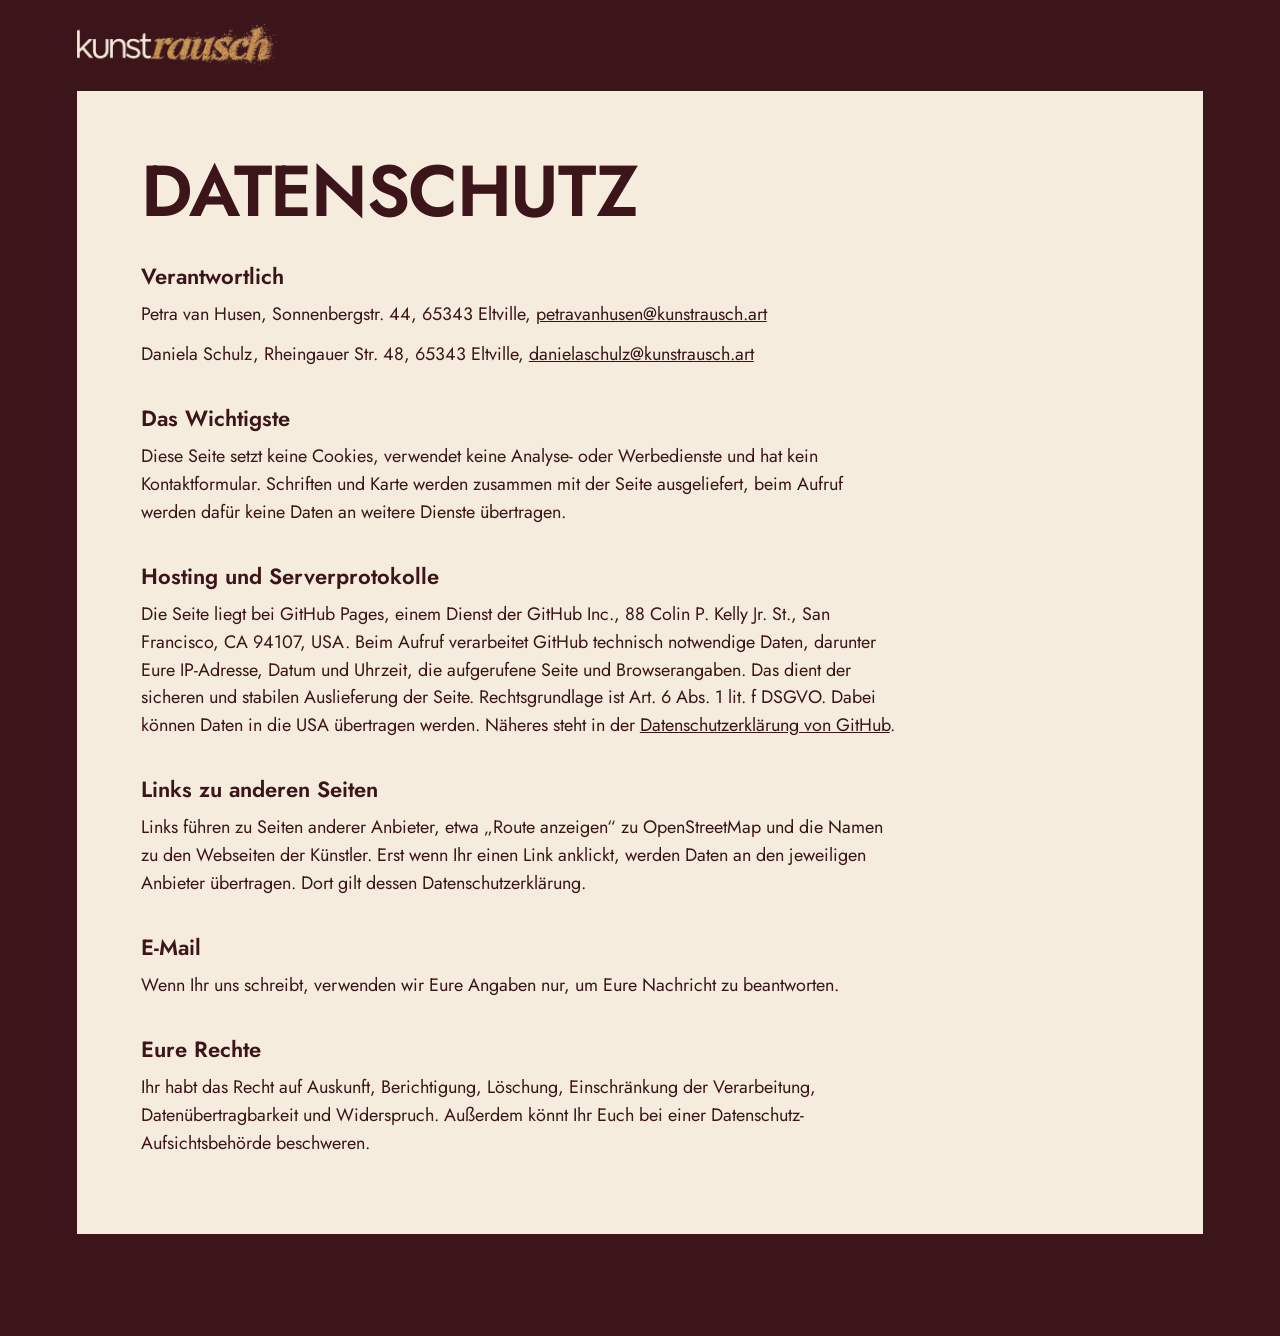
==== datenschutz.html @ e62757f1 "Erste Fassung der Kunstrausch-Webseite Co-Authored-By: Claude Opus 5.5 <noreply@anthropic.com>" ====
<!doctype html>
<html lang="de">
<head>
<meta charset="utf-8">
<meta name="viewport" content="width=device-width,initial-scale=1">
<meta name="robots" content="noindex,nofollow">
<title>Datenschutz – Kunstrausch</title>
<meta name="theme-color" content="#3B1519">
<link rel="stylesheet" href="assets/style.css">
</head>
<body>
<header class="recht-kopf"><a href="index.html"><img src="assets/logo.png" width="1683" height="362" alt="Kunstrausch, zur Startseite"></a></header>
<main class="recht">
  <h1>Datenschutz</h1>

  <h2>Verantwortlich</h2>
  <p>Petra van Husen, Sonnenbergstr. 44, 65343 Eltville, <a href="mailto:petravanhusen@kunstrausch.art">petravanhusen@kunstrausch.art</a></p>
  <p>Daniela Schulz, Rheingauer Str. 48, 65343 Eltville, <a href="mailto:danielaschulz@kunstrausch.art">danielaschulz@kunstrausch.art</a></p>

  <h2>Das Wichtigste</h2>
  <p>Diese Seite setzt keine Cookies, verwendet keine Analyse- oder Werbedienste und hat kein Kontaktformular. Schriften und Karte werden zusammen mit der Seite ausgeliefert, beim Aufruf werden dafür keine Daten an weitere Dienste übertragen.</p>

  <h2>Hosting und Serverprotokolle</h2>
  <p>Die Seite liegt bei GitHub Pages, einem Dienst der GitHub Inc., 88 Colin P. Kelly Jr. St., San Francisco, CA 94107, USA. Beim Aufruf verarbeitet GitHub technisch notwendige Daten, darunter Eure IP-Adresse, Datum und Uhrzeit, die aufgerufene Seite und Browserangaben. Das dient der sicheren und stabilen Auslieferung der Seite. Rechtsgrundlage ist Art. 6 Abs. 1 lit. f DSGVO. Dabei können Daten in die USA übertragen werden. Näheres steht in der <a href="https://docs.github.com/de/site-policy/privacy-policies/github-general-privacy-statement">Datenschutzerklärung von GitHub</a>.</p>

  <h2>Links zu anderen Seiten</h2>
  <p>Links führen zu Seiten anderer Anbieter, etwa „Route anzeigen“ zu OpenStreetMap und die Namen zu den Webseiten der Künstler. Erst wenn Ihr einen Link anklickt, werden Daten an den jeweiligen Anbieter übertragen. Dort gilt dessen Datenschutzerklärung.</p>

  <h2>E-Mail</h2>
  <p>Wenn Ihr uns schreibt, verwenden wir Eure Angaben nur, um Eure Nachricht zu beantworten.</p>

  <h2>Eure Rechte</h2>
  <p>Ihr habt das Recht auf Auskunft, Berichtigung, Löschung, Einschränkung der Verarbeitung, Datenübertragbarkeit und Widerspruch. Außerdem könnt Ihr Euch bei einer Datenschutz-Aufsichtsbehörde beschweren.</p>
</main>
</body>
</html>
---- assets/style.css ----
@font-face{font-family:Jost;font-weight:300;font-display:swap;src:url(fonts/jost-latin-300-normal.woff2) format("woff2")}
@font-face{font-family:Jost;font-weight:400;font-display:swap;src:url(fonts/jost-latin-400-normal.woff2) format("woff2")}
@font-face{font-family:Jost;font-weight:500;font-display:swap;src:url(fonts/jost-latin-500-normal.woff2) format("woff2")}
@font-face{font-family:Jost;font-weight:600;font-display:swap;src:url(fonts/jost-latin-600-normal.woff2) format("woff2")}
@font-face{font-family:"Playfair Display";font-style:italic;font-weight:700;font-display:swap;src:url(fonts/playfair-display-latin-700-italic.woff2) format("woff2")}
@font-face{font-family:"Space Mono";font-weight:400;font-display:swap;src:url(fonts/space-mono-latin-400-normal.woff2) format("woff2")}

:root{
  --bordeaux:#3B1519;
  --tief:#270C0F;
  --creme:#F5ECDD;
  --karte:#EBDFCA;
  --orange:#E09950;
  --sek-hell:#6B1A2E;
  --sek-dunkel:#D9C9B0;
  --rand:clamp(16px,6vw,96px);
  --linie:rgba(59,21,25,.3);
}

*{box-sizing:border-box}
html{-webkit-text-size-adjust:100%;scroll-behavior:smooth}
body{margin:0;background:var(--bordeaux);color:var(--creme);font-family:Jost,sans-serif;font-weight:400;overflow-x:clip}
img,svg{display:block}
a{color:inherit}
a:focus-visible{outline:3px solid var(--orange);outline-offset:3px}
h1,h2,h3,p,ul{margin:0}
ul{padding:0;list-style:none}
.mono{font-family:"Space Mono",monospace}
.sr{position:absolute;width:1px;height:1px;overflow:hidden;clip-path:inset(50%);white-space:nowrap}

/* Glitzer */
.g{position:absolute;top:0;right:0;bottom:0;width:max(62%,560px);background:url(glitzer.webp) no-repeat right top/100% auto;pointer-events:none}
.g1{animation:drift 16s ease-in-out infinite}
.g2{opacity:0;transform:scaleY(-1);background-position:right bottom;animation:twinkle 9s ease-in-out infinite}
.gs{position:absolute;top:0;right:0;bottom:0;width:max(56%,520px);background:url(glitzer.webp) no-repeat right top/100% auto;pointer-events:none;opacity:.55;animation:drift2 18s ease-in-out infinite}
.gs-flip{transform:scaleY(-1)}
@keyframes drift{0%,100%{transform:translate3d(0,0,0);opacity:.85}50%{transform:translate3d(-18px,14px,0);opacity:1}}
@keyframes twinkle{0%,100%{opacity:0}50%{opacity:.55}}
@keyframes drift2{0%,100%{opacity:.4}50%{opacity:.65}}

/* Titelbereich */
.hero{position:relative;overflow:hidden}
.hero-in{position:relative;display:flex;flex-direction:column;gap:clamp(16px,2vw,32px);padding:clamp(40px,6vw,88px) 0 clamp(72px,11vw,168px) var(--rand)}
.claim{padding-right:var(--rand);font-weight:300;font-size:clamp(24px,3vw,44px);line-height:1.2;letter-spacing:.01em}
.hero-logo{width:min(94%,1100px);height:auto}
.tage{white-space:nowrap;margin-left:-.04em;font-weight:300;font-size:clamp(80px,25vw,420px);line-height:.82;letter-spacing:-.02em}
.monat{display:flex;flex-wrap:wrap;align-items:baseline;gap:8px 48px;padding-right:var(--rand)}
.monat strong{font-family:"Playfair Display",serif;font-style:italic;font-weight:700;font-size:clamp(44px,6vw,96px);line-height:1.05;color:var(--orange)}
.monat span{font-family:"Space Mono",monospace;font-size:15px;letter-spacing:.2em;text-transform:uppercase;color:var(--sek-dunkel)}
.zeiten{display:flex;flex-wrap:wrap;gap:24px 64px;margin-top:16px;padding-right:var(--rand)}
.zeit{display:flex;flex-direction:column;gap:4px;padding-top:14px;border-top:1px solid var(--orange)}
.zeit b{font-family:"Space Mono",monospace;font-weight:400;font-size:14px;letter-spacing:.12em;text-transform:uppercase;color:var(--orange)}
.zeit span{font-weight:300;font-size:clamp(44px,5vw,76px);line-height:1}
.zeit small{font-family:"Space Mono",monospace;font-size:.3em;color:var(--orange)}

/* Band */
.band{overflow:hidden;padding:16px 0;background:var(--tief);border-top:1px solid var(--creme)}
.band-in{display:flex;width:max-content;font-weight:300;font-size:15px;letter-spacing:.32em;white-space:nowrap;animation:scroll 70s linear infinite}
.band-in span{padding-right:36px}
.band-in i{font-family:"Space Mono",monospace;font-style:normal;color:var(--orange);padding-right:36px}
@keyframes scroll{to{transform:translateX(-50%)}}

/* Abschnitte */
.abschnitt{position:relative;overflow:hidden;padding:clamp(64px,8vw,120px) var(--rand) clamp(24px,3vw,48px)}
.abschnitt-in{position:relative;display:flex;flex-direction:column;gap:40px}
.titel{font-weight:600;font-size:clamp(48px,8vw,128px);line-height:.92;letter-spacing:-.03em;text-transform:uppercase}

/* Kunstorte */
.orte{display:flex;flex-wrap:wrap;gap:24px}
.karte{flex:2 1 480px;min-width:0;display:flex;flex-direction:column;background:var(--karte);color:var(--bordeaux)}
.karte svg{flex:1 1 auto;width:100%;height:auto;aspect-ratio:1;min-height:0}
.karte p{padding:8px 12px;font-family:"Space Mono",monospace;font-size:12px;color:var(--sek-hell)}
.ortliste{flex:1 1 320px;min-width:0;display:flex;flex-direction:column;background:var(--creme);color:var(--bordeaux)}
.loc{flex:1 1 auto;display:flex;gap:16px;align-items:flex-start;padding:18px 20px;border-top:1px solid var(--linie);transition:background-color .2s ease,color .2s ease}
.loc:first-child{border-top:0}
.mk{flex:none;display:flex;align-items:center;justify-content:center;width:40px;height:40px;background:var(--bordeaux);color:var(--creme);font-weight:600;font-size:20px;transition:background-color .2s ease,color .2s ease}
.loc-text{display:flex;flex-direction:column;gap:4px;min-width:0}
.loc-name{font-size:24px;font-weight:600;line-height:1.15;text-transform:uppercase;letter-spacing:.02em}
.adr{font-family:"Space Mono",monospace;font-size:14px;line-height:1.5}
.sub{color:var(--sek-hell)}
.route{align-self:flex-start;padding:12px 0;font-size:14px;letter-spacing:.1em;text-transform:uppercase}

.hinweis{display:flex;gap:12px;align-items:flex-start;padding-top:14px;border-top:1px solid var(--orange)}
.hinweis i{flex:none;display:flex;align-items:center;justify-content:center;width:28px;height:28px;background:var(--orange);color:var(--tief);font-style:normal;font-weight:600}
.hinweis p{font-size:15px;line-height:1.5}
.hinweis b{font-weight:600;text-transform:uppercase;letter-spacing:.06em}

/* Künstler */
.kaesten{display:flex;flex-direction:column;gap:24px}
.kasten{display:flex;flex-wrap:wrap;gap:24px 64px;padding:clamp(20px,3vw,48px);background:var(--creme);color:var(--bordeaux)}
.kasten-ort{flex:1 1 260px;min-width:0;display:flex;flex-direction:column;gap:12px}
.ziffer{font-weight:500;font-size:clamp(96px,11vw,168px);line-height:.85;letter-spacing:-.04em}
.kasten h3{font-weight:600;font-size:30px;line-height:1.15;text-transform:uppercase}
.kasten-ort .adr{color:var(--sek-hell)}
.versorgung{margin-top:auto;padding-top:28px}
.versorgung p{padding-top:14px;border-top:1px solid var(--linie);font-family:"Space Mono",monospace;font-size:15px;line-height:1.6;color:var(--sek-hell)}
.versorgung .hinweis p{font-family:Jost,sans-serif;color:inherit}
.versorgung .hinweis{border-top-color:var(--orange)}
.versorgung .hinweis p{padding-top:0;border-top:0}
.reihen{flex:3 1 480px;min-width:0;display:flex;flex-direction:column;border-bottom:1px solid var(--linie)}
.row{position:relative;display:flex;align-items:center;gap:clamp(12px,2vw,24px);padding:14px 16px;border-top:1px solid var(--linie);transition:background-color .2s ease,color .2s ease}
.thumb{flex:none;width:120px;height:120px;object-fit:cover;border:1px solid var(--bordeaux);background:var(--karte);transition:transform .25s ease}
.name{min-width:0;font-weight:300;font-size:clamp(28px,4vw,60px);line-height:1.1;text-decoration:none}
a.name::after{content:"";position:absolute;inset:0}

@media (hover:hover){
  .loc:hover,.row:hover{background:var(--bordeaux);color:var(--creme)}
  .loc:hover .mk{background:var(--creme);color:var(--bordeaux)}
  .loc:hover .sub{color:var(--orange)}
  .row:hover .thumb{transform:rotate(-4deg) scale(1.08)}
  .fl:hover{color:var(--orange)}
}

/* Projekttext */
.projekt{padding:clamp(24px,3vw,48px) var(--rand) clamp(64px,8vw,120px)}
.projekt div{padding:clamp(24px,5vw,72px);background:var(--creme);color:var(--bordeaux)}
.projekt p{max-width:880px;font-weight:300;font-size:clamp(22px,2.8vw,40px);line-height:1.35}

/* Fußzeile */
.fuss{position:relative;overflow:hidden;padding:clamp(48px,6vw,88px) var(--rand) 40px;background:var(--tief)}
.fuss-in{position:relative;display:flex;flex-direction:column;gap:48px}
.fuss-oben{display:flex;flex-wrap:wrap;justify-content:space-between;align-items:flex-end;gap:32px}
.fuss-logo{width:min(100%,560px);height:auto}
.fuss-oben p{font-family:"Space Mono",monospace;font-size:14px;line-height:1.7;color:var(--sek-dunkel)}
.fuss-links{display:flex;flex-wrap:wrap;justify-content:space-between;gap:0 32px;padding-top:24px;border-top:1px solid rgba(245,236,221,.3);font-size:15px;letter-spacing:.1em;text-transform:uppercase}
.fuss-links div{display:flex;flex-wrap:wrap;gap:0 32px}
.fl{display:inline-block;padding:12px 0;text-decoration:none}

/* Impressum, Datenschutz */
.recht-kopf{padding:24px var(--rand)}
.recht-kopf img{width:200px;height:auto}
.recht{padding:clamp(24px,5vw,72px);margin:0 var(--rand) clamp(64px,8vw,120px);background:var(--creme);color:var(--bordeaux);font-size:18px;line-height:1.55}
.recht h1{font-weight:600;font-size:clamp(36px,6vw,72px);line-height:1;letter-spacing:-.02em;text-transform:uppercase;margin-bottom:32px}
.recht h2{font-weight:600;font-size:22px;margin:32px 0 8px}
.recht p{max-width:760px;margin-bottom:12px}
.recht ul{max-width:760px;margin-bottom:12px;padding-left:20px;list-style:disc}

@media (max-width:560px){
  .kasten-ort{flex-basis:100%}
  .reihen{flex-basis:100%}
  .row{padding:12px 0}
  .thumb{width:88px;height:88px}
  .karte .lbl{display:none}
  .g,.gs{width:100%;-webkit-mask-image:linear-gradient(to right,transparent 35%,#000 100%);mask-image:linear-gradient(to right,transparent 35%,#000 100%)}
  .g2{display:none}
}

@media (prefers-reduced-motion:reduce){
  html{scroll-behavior:auto}
  .g1,.g2,.gs,.band-in{animation:none}
  .g2{opacity:.3}
  .band{overflow-x:auto}
  .loc,.mk,.row,.thumb{transition:none}
}
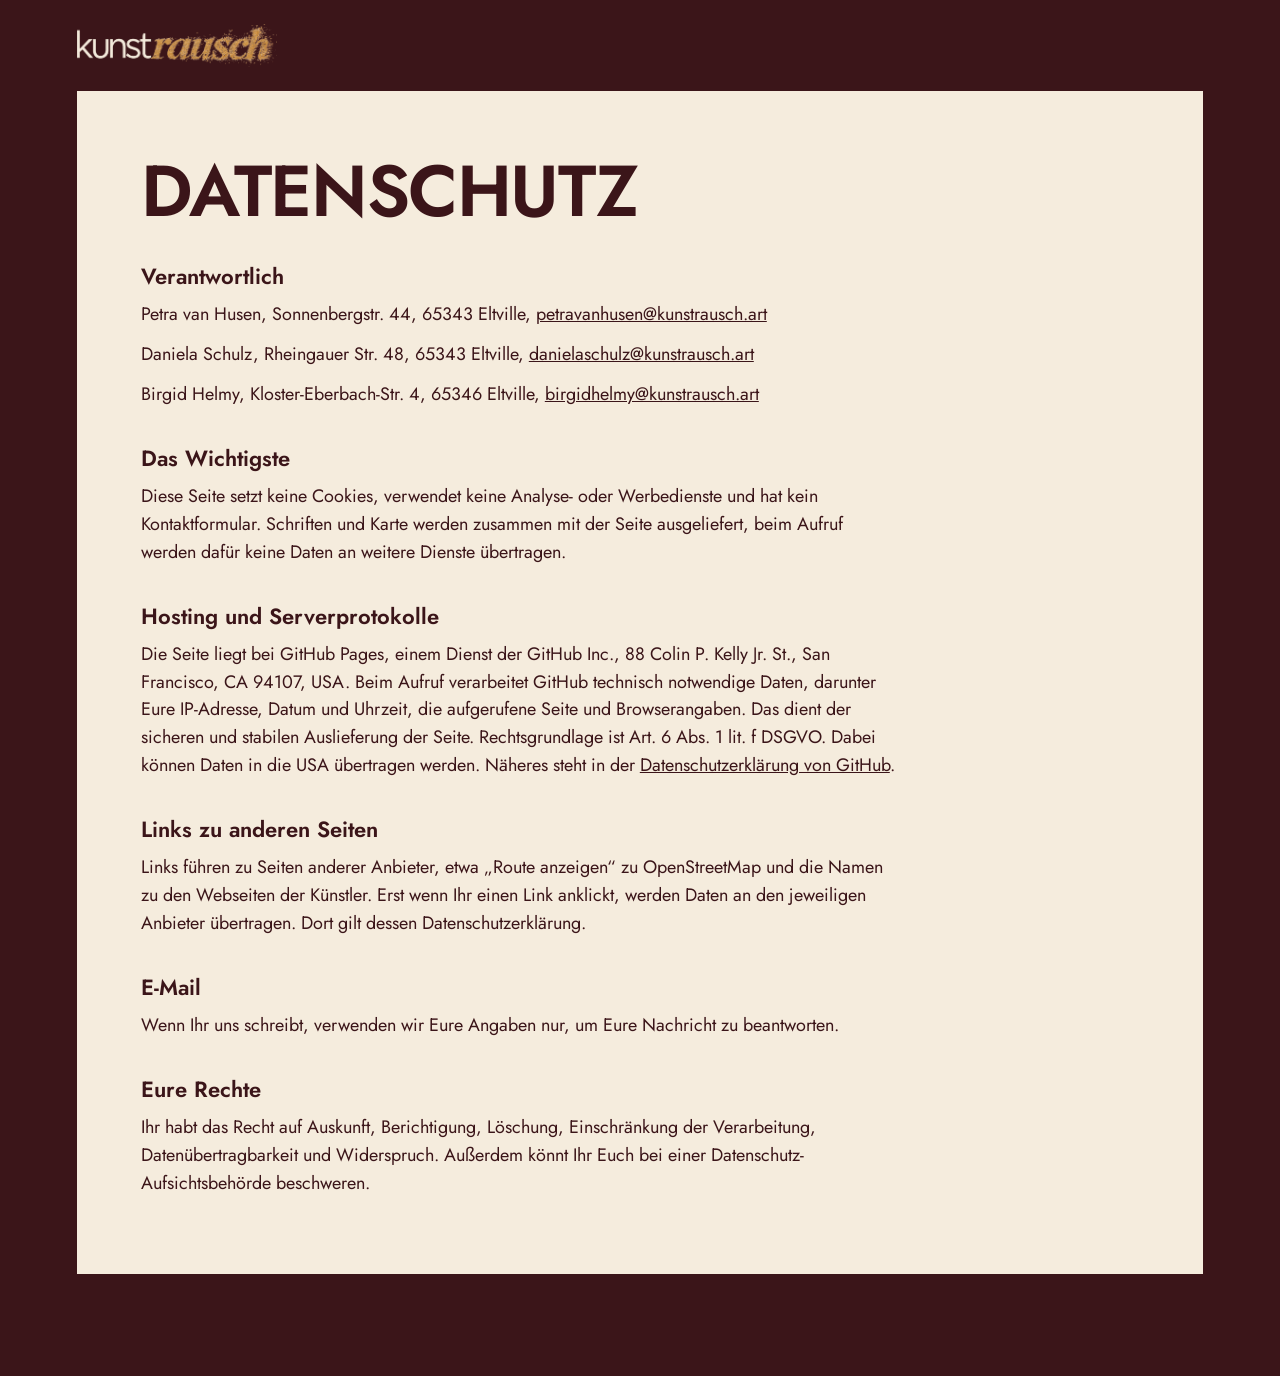
==== commit 7ffbb399: "Impressum und Datenschutz: Birgid Helmy als Verantwortliche Co-Authored-By: Claude Opus 5.5 <noreply" ====
--- a/datenschutz.html
+++ b/datenschutz.html
@@ -16,6 +16,7 @@
   <h2>Verantwortlich</h2>
   <p>Petra van Husen, Sonnenbergstr. 44, 65343 Eltville, <a href="mailto:petravanhusen@kunstrausch.art">petravanhusen@kunstrausch.art</a></p>
   <p>Daniela Schulz, Rheingauer Str. 48, 65343 Eltville, <a href="mailto:danielaschulz@kunstrausch.art">danielaschulz@kunstrausch.art</a></p>
+  <p>Birgid Helmy, Kloster-Eberbach-Str. 4, 65346 Eltville, <a href="mailto:birgidhelmy@kunstrausch.art">birgidhelmy@kunstrausch.art</a></p>
 
   <h2>Das Wichtigste</h2>
   <p>Diese Seite setzt keine Cookies, verwendet keine Analyse- oder Werbedienste und hat kein Kontaktformular. Schriften und Karte werden zusammen mit der Seite ausgeliefert, beim Aufruf werden dafür keine Daten an weitere Dienste übertragen.</p>
--- a/assets/style.css
+++ b/assets/style.css
@@ -30,13 +30,10 @@
 
 /* Glitzer */
 .g{position:absolute;top:0;right:0;bottom:0;width:max(62%,560px);background:url(glitzer.webp) no-repeat right top/100% auto;pointer-events:none}
-.g1{animation:drift 16s ease-in-out infinite}
-.g2{opacity:0;transform:scaleY(-1);background-position:right bottom;animation:twinkle 9s ease-in-out infinite}
-.gs{position:absolute;top:0;right:0;bottom:0;width:max(56%,520px);background:url(glitzer.webp) no-repeat right top/100% auto;pointer-events:none;opacity:.55;animation:drift2 18s ease-in-out infinite}
+.g1{opacity:.9}
+.g2{opacity:.3;transform:scaleY(-1);background-position:right bottom}
+.gs{position:absolute;top:0;right:0;bottom:0;width:max(56%,520px);background:url(glitzer.webp) no-repeat right top/100% auto;pointer-events:none;opacity:.55}
 .gs-flip{transform:scaleY(-1)}
-@keyframes drift{0%,100%{transform:translate3d(0,0,0);opacity:.85}50%{transform:translate3d(-18px,14px,0);opacity:1}}
-@keyframes twinkle{0%,100%{opacity:0}50%{opacity:.55}}
-@keyframes drift2{0%,100%{opacity:.4}50%{opacity:.65}}
 
 /* Titelbereich */
 .hero{position:relative;overflow:hidden}
@@ -147,8 +144,7 @@
 
 @media (prefers-reduced-motion:reduce){
   html{scroll-behavior:auto}
-  .g1,.g2,.gs,.band-in{animation:none}
-  .g2{opacity:.3}
+  .band-in{animation:none}
   .band{overflow-x:auto}
   .loc,.mk,.row,.thumb{transition:none}
 }
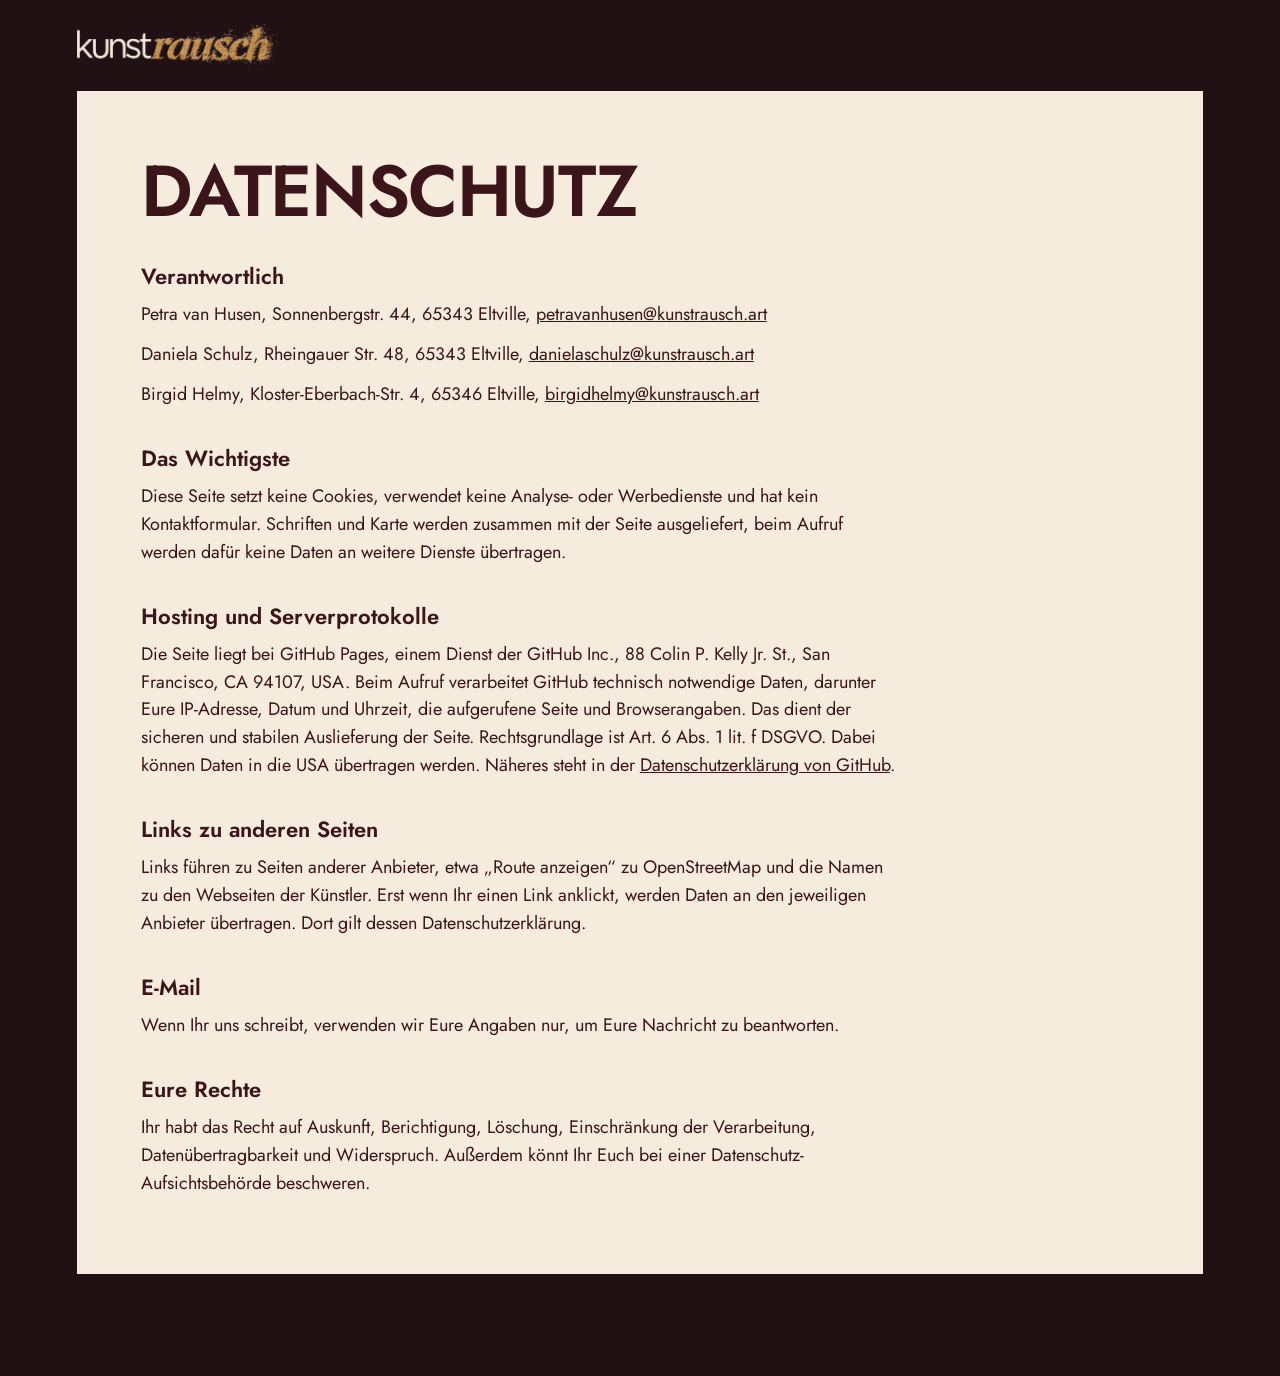
==== commit 80eb7cdc: "Hintergrundfarbe wie Flyer (#211114) Co-Authored-By: Claude Opus 5.5 <noreply@anthropic.com>" ====
--- a/datenschutz.html
+++ b/datenschutz.html
@@ -3,9 +3,11 @@
 <head>
 <meta charset="utf-8">
 <meta name="viewport" content="width=device-width,initial-scale=1">
-<meta name="robots" content="noindex,nofollow">
 <title>Datenschutz – Kunstrausch</title>
-<meta name="theme-color" content="#3B1519">
+<meta name="theme-color" content="#211114">
+<link rel="icon" type="image/png" sizes="32x32" href="assets/favicon-32.png">
+<link rel="icon" type="image/png" sizes="512x512" href="assets/icon-512.png">
+<link rel="apple-touch-icon" href="assets/apple-touch-icon.png">
 <link rel="stylesheet" href="assets/style.css">
 </head>
 <body>
--- a/assets/style.css
+++ b/assets/style.css
@@ -7,6 +7,7 @@
 
 :root{
   --bordeaux:#3B1519;
+  --grund:#211114;
   --tief:#270C0F;
   --creme:#F5ECDD;
   --karte:#EBDFCA;
@@ -19,7 +20,7 @@
 
 *{box-sizing:border-box}
 html{-webkit-text-size-adjust:100%;scroll-behavior:smooth}
-body{margin:0;background:var(--bordeaux);color:var(--creme);font-family:Jost,sans-serif;font-weight:400;overflow-x:clip}
+body{margin:0;background:var(--grund);color:var(--creme);font-family:Jost,sans-serif;font-weight:400;overflow-x:clip}
 img,svg{display:block}
 a{color:inherit}
 a:focus-visible{outline:3px solid var(--orange);outline-offset:3px}
@@ -35,25 +36,41 @@
 .gs{position:absolute;top:0;right:0;bottom:0;width:max(56%,520px);background:url(glitzer.webp) no-repeat right top/100% auto;pointer-events:none;opacity:.55}
 .gs-flip{transform:scaleY(-1)}
 
+/* Kopfzeile */
+.kopf{position:sticky;top:0;z-index:20;display:flex;justify-content:space-between;align-items:center;gap:16px;padding:14px var(--rand);background:rgba(33,17,20,.94);-webkit-backdrop-filter:blur(8px);backdrop-filter:blur(8px)}
+html{scroll-padding-top:72px}
+.kopf-logo img{width:clamp(120px,14vw,200px);height:auto}
+.kopf ul{display:flex;gap:clamp(16px,2.5vw,40px)}
+.kopf ul a{font-size:14px;letter-spacing:.14em;text-transform:uppercase;text-decoration:none;color:var(--creme)}
+.kopf ul a:hover{color:var(--orange)}
+
 /* Titelbereich */
 .hero{position:relative;overflow:hidden}
-.hero-in{position:relative;display:flex;flex-direction:column;gap:clamp(16px,2vw,32px);padding:clamp(40px,6vw,88px) 0 clamp(72px,11vw,168px) var(--rand)}
-.claim{padding-right:var(--rand);font-weight:300;font-size:clamp(24px,3vw,44px);line-height:1.2;letter-spacing:.01em}
-.hero-logo{width:min(94%,1100px);height:auto}
-.tage{white-space:nowrap;margin-left:-.04em;font-weight:300;font-size:clamp(80px,25vw,420px);line-height:.82;letter-spacing:-.02em}
+/* --s: Maßeinheit des Titelbereichs. Hochkant = 1vw. Im Querformat zusätzlich durch die Fensterhöhe begrenzt,
+   damit alles bis einschließlich Band in ein Fenster passt. */
+:root{--s:1vw;--min-gap:16px;--min-top:40px;--min-bot:72px;--min-claim:24px;--min-monat:44px;--min-zeit:44px}
+@media (orientation:landscape){
+  :root{--s:min(1vw,calc((100svh - 215px) / 82));--min-gap:10px;--min-top:24px;--min-bot:36px;--min-claim:18px;--min-monat:28px;--min-zeit:28px}
+}
+.hero-in{position:relative;display:flex;flex-direction:column;gap:clamp(var(--min-gap),calc(var(--s)*2),32px);padding:clamp(var(--min-top),calc(var(--s)*6),88px) 0 clamp(var(--min-bot),calc(var(--s)*11),168px) var(--rand)}
+.claim{padding-right:var(--rand);font-weight:300;font-size:clamp(var(--min-claim),calc(var(--s)*3),44px);line-height:1.2;letter-spacing:.01em}
+.hero-logo{width:min(94%,1100px,calc(var(--s)*94));height:auto}
+.tage{white-space:nowrap;margin-left:-.04em;font-weight:300;font-size:clamp(64px,calc(var(--s)*25),420px);line-height:.82;letter-spacing:-.02em}
 .monat{display:flex;flex-wrap:wrap;align-items:baseline;gap:8px 48px;padding-right:var(--rand)}
-.monat strong{font-family:"Playfair Display",serif;font-style:italic;font-weight:700;font-size:clamp(44px,6vw,96px);line-height:1.05;color:var(--orange)}
+.monat strong{font-family:"Playfair Display",serif;font-style:italic;font-weight:700;font-size:clamp(var(--min-monat),calc(var(--s)*6),96px);line-height:1.05;color:var(--orange)}
 .monat span{font-family:"Space Mono",monospace;font-size:15px;letter-spacing:.2em;text-transform:uppercase;color:var(--sek-dunkel)}
 .zeiten{display:flex;flex-wrap:wrap;gap:24px 64px;margin-top:16px;padding-right:var(--rand)}
 .zeit{display:flex;flex-direction:column;gap:4px;padding-top:14px;border-top:1px solid var(--orange)}
 .zeit b{font-family:"Space Mono",monospace;font-weight:400;font-size:14px;letter-spacing:.12em;text-transform:uppercase;color:var(--orange)}
-.zeit span{font-weight:300;font-size:clamp(44px,5vw,76px);line-height:1}
+.zeit span{font-weight:300;font-size:clamp(var(--min-zeit),calc(var(--s)*5),76px);line-height:1}
 .zeit small{font-family:"Space Mono",monospace;font-size:.3em;color:var(--orange)}
 
 /* Band */
 .band{overflow:hidden;padding:16px 0;background:var(--tief);border-top:1px solid var(--creme)}
 .band-in{display:flex;width:max-content;font-weight:300;font-size:15px;letter-spacing:.32em;white-space:nowrap;animation:scroll 70s linear infinite}
-.band-in span{padding-right:36px}
+.band-in a{padding-right:36px;color:inherit;text-decoration:none}
+.band-in a:hover,.band-in a:focus-visible{color:var(--orange)}
+.band:hover .band-in,.band:focus-within .band-in{animation-play-state:paused}
 .band-in i{font-family:"Space Mono",monospace;font-style:normal;color:var(--orange);padding-right:36px}
 @keyframes scroll{to{transform:translateX(-50%)}}
 
@@ -105,7 +122,7 @@
   .loc:hover .mk{background:var(--creme);color:var(--bordeaux)}
   .loc:hover .sub{color:var(--orange)}
   .row:hover .thumb{transform:rotate(-4deg) scale(1.08)}
-  .fl:hover{color:var(--orange)}
+  a.fl:hover{color:var(--orange)}
 }
 
 /* Projekttext */
@@ -133,6 +150,9 @@
 .recht ul{max-width:760px;margin-bottom:12px;padding-left:20px;list-style:disc}
 
 @media (max-width:560px){
+  .kopf-logo{display:none}
+  .kopf ul{gap:20px}
+  .kopf ul a{font-size:13px;letter-spacing:.1em}
   .kasten-ort{flex-basis:100%}
   .reihen{flex-basis:100%}
   .row{padding:12px 0}
@@ -148,3 +168,6 @@
   .band{overflow-x:auto}
   .loc,.mk,.row,.thumb{transition:none}
 }
+a.ortlink{color:inherit;text-decoration:underline;text-decoration-thickness:1px;text-underline-offset:.15em}
+a.ortlink:hover{text-decoration-thickness:2px}
+.loc-text a.ortlink{align-self:flex-start}
